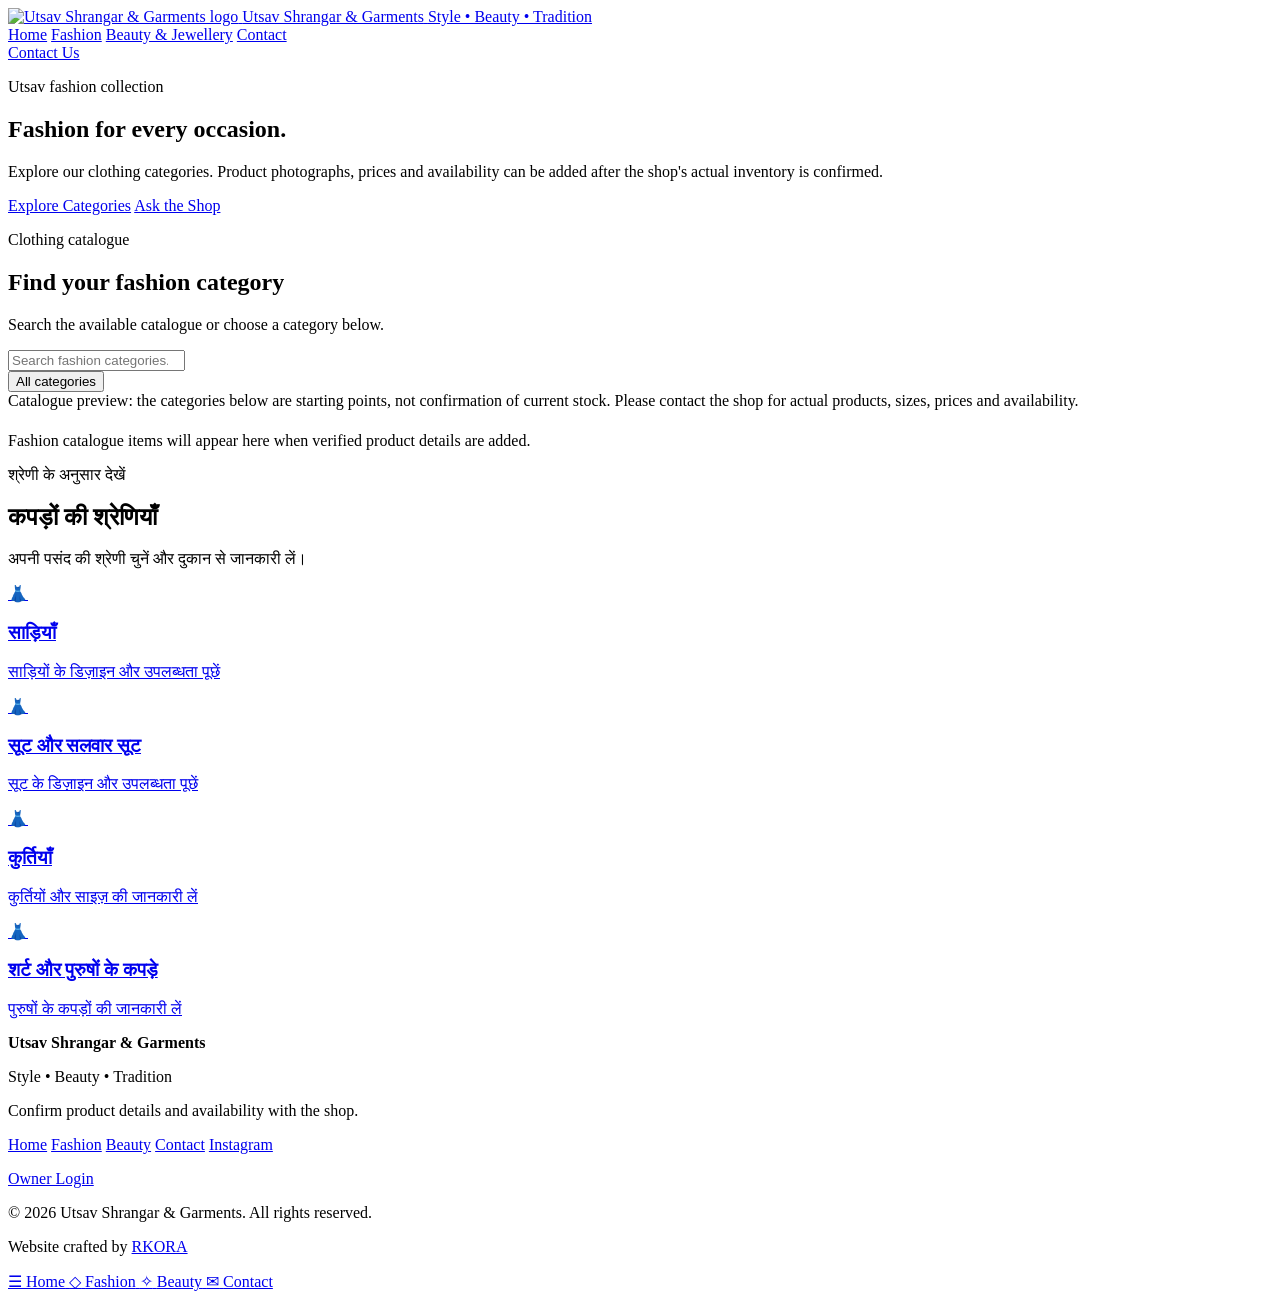
==== fashion.html @ 54416cdf "Add files via upload" ====
<!DOCTYPE html>
<html lang="en">
<head>
  <meta charset="UTF-8">
  <meta name="viewport" content="width=device-width, initial-scale=1.0">
  <meta name="theme-color" content="#35172e">
  <meta name="description" content="Explore clothing categories at Utsav Shrangar & Garments. Contact the shop to confirm product details and availability.">
  <title>Fashion | Utsav Shrangar & Garments</title>
  <link rel="stylesheet" href="css/style.css">
  <script src="js/products.js" defer></script>
  <script src="js/main.js" defer></script>
</head>
<body>
  <header class="site-header">
    <div class="container header-inner">
      <a class="brand" href="index.html" aria-label="Utsav Shrangar & Garments home">
        <img class="brand-logo" data-shop-logo src="assets/images/clean/utsav-logo-clean.jpg" alt="Utsav Shrangar & Garments logo">
        <span class="brand-copy">
          <span class="brand-name" data-shop-name>Utsav Shrangar & Garments</span>
          <span class="brand-tagline">Style • Beauty • Tradition</span>
        </span>
      </a>

      <nav class="desktop-nav" aria-label="Main navigation">
        <a href="index.html" data-page-link>Home</a>
        <a href="fashion.html" data-page-link>Fashion</a>
        <a href="beauty.html" data-page-link>Beauty & Jewellery</a>
        <a href="contact.html" data-page-link>Contact</a>
      </nav>

      <a class="button header-contact" href="contact.html">Contact Us</a>
    </div>
  </header>

  <main>
    <section class="hero">
      <div class="container">
        <p class="eyebrow">Utsav fashion collection</p>
        <h1>Fashion for every occasion.</h1>
        <p class="hero-description">
          Explore our clothing categories. Product photographs, prices and
          availability can be added after the shop's actual inventory is confirmed.
        </p>
        <div class="hero-actions">
          <a class="button" href="#fashion-catalogue">Explore Categories</a>
          <a class="button button-outline" href="contact.html">Ask the Shop</a>
        </div>
      </div>
    </section>

    <section class="section" id="fashion-catalogue">
      <div class="container">
        <div class="section-heading">
          <p class="eyebrow">Clothing catalogue</p>
          <h2>Find your fashion category</h2>
          <p class="section-description">
            Search the available catalogue or choose a category below.
          </p>
        </div>

        <div class="product-toolbar">
          <input
            class="search-field"
            type="search"
            data-product-search
            placeholder="Search fashion categories..."
            aria-label="Search fashion catalogue">
        </div>

        <div class="filter-list" data-category-filters aria-label="Filter fashion products">
          <button class="filter-button active" type="button" data-category="all">All categories</button>
        </div>

        <div class="notice">
          Catalogue preview: the categories below are starting points, not
          confirmation of current stock. Please contact the shop for actual
          products, sizes, prices and availability.
        </div>

        <div class="product-grid" data-product-grid aria-live="polite" style="margin-top:22px">
          <div class="empty-state">
            Fashion catalogue items will appear here when verified product
            details are added.
          </div>
        </div>
      </div>
    </section>

    <section class="section section-soft" id="sarees">
      <div class="container">
        <div class="section-heading">
          <p class="eyebrow">श्रेणी के अनुसार देखें</p>
          <h2>कपड़ों की श्रेणियाँ</h2>
          <p class="section-description">
            अपनी पसंद की श्रेणी चुनें और दुकान से जानकारी लें।
          </p>
        </div>

        <div class="category-grid">
          <a class="category-card" href="contact.html">
            <span class="category-symbol" aria-hidden="true">👗</span>
            <h3>साड़ियाँ</h3>
            <p>साड़ियों के डिज़ाइन और उपलब्धता पूछें</p>
          </a>

          <a class="category-card" id="suits" href="contact.html">
            <span class="category-symbol" aria-hidden="true">👗</span>
            <h3>सूट और सलवार सूट</h3>
            <p>सूट के डिज़ाइन और उपलब्धता पूछें</p>
          </a>

          <a class="category-card" href="contact.html">
            <span class="category-symbol" aria-hidden="true">👗</span>
            <h3>कुर्तियाँ</h3>
            <p>कुर्तियों और साइज़ की जानकारी लें</p>
          </a>

          <a class="category-card" href="contact.html">
            <span class="category-symbol" aria-hidden="true">👗</span>
            <h3>शर्ट और पुरुषों के कपड़े</h3>
            <p>पुरुषों के कपड़ों की जानकारी लें</p>
          </a>
        </div>
      </div>
    </section>
  </main>

  <footer class="site-footer">
    <div class="container footer-inner">
      <div>
        <strong data-shop-name>Utsav Shrangar & Garments</strong>
        <p>Style • Beauty • Tradition</p>
        <p>Confirm product details and availability with the shop.</p>
      </div>

      <nav class="footer-links" aria-label="Footer navigation">
        <a href="index.html">Home</a>
        <a href="fashion.html">Fashion</a>
        <a href="beauty.html">Beauty</a>
        <a href="contact.html">Contact</a>
        <a href="https://www.instagram.com/utsav_garments_showroom_?obrf=aG05bnl0bGF2dnhw"
           target="_blank" rel="noopener noreferrer">Instagram</a>
      </nav>

      <p><a href="/admin">Owner Login</a></p>
      <div class="footer-credit">
        <p>© <span data-current-year>2026</span> Utsav Shrangar & Garments. All rights reserved.</p>
        <p>Website crafted by <a href="https://visheshmavi24-lab.github.io/RKORA-Portfolio/">RKORA</a></p>
      </div>
    </div>
  </footer>

  <nav class="mobile-bottom-nav" aria-label="Mobile navigation">
    <a href="index.html" data-page-link>
      <span class="mobile-nav-icon" aria-hidden="true">☰</span>
      <span>Home</span>
    </a>
    <a href="fashion.html" data-page-link>
      <span class="mobile-nav-icon" aria-hidden="true">◇</span>
      <span>Fashion</span>
    </a>
    <a href="beauty.html" data-page-link>
      <span class="mobile-nav-icon" aria-hidden="true">✧</span>
      <span>Beauty</span>
    </a>
    <a href="contact.html" data-page-link>
      <span class="mobile-nav-icon" aria-hidden="true">✉</span>
      <span>Contact</span>
    </a>
  </nav>
    <script src='./js/showroom.js'></script>
</body>
</html>
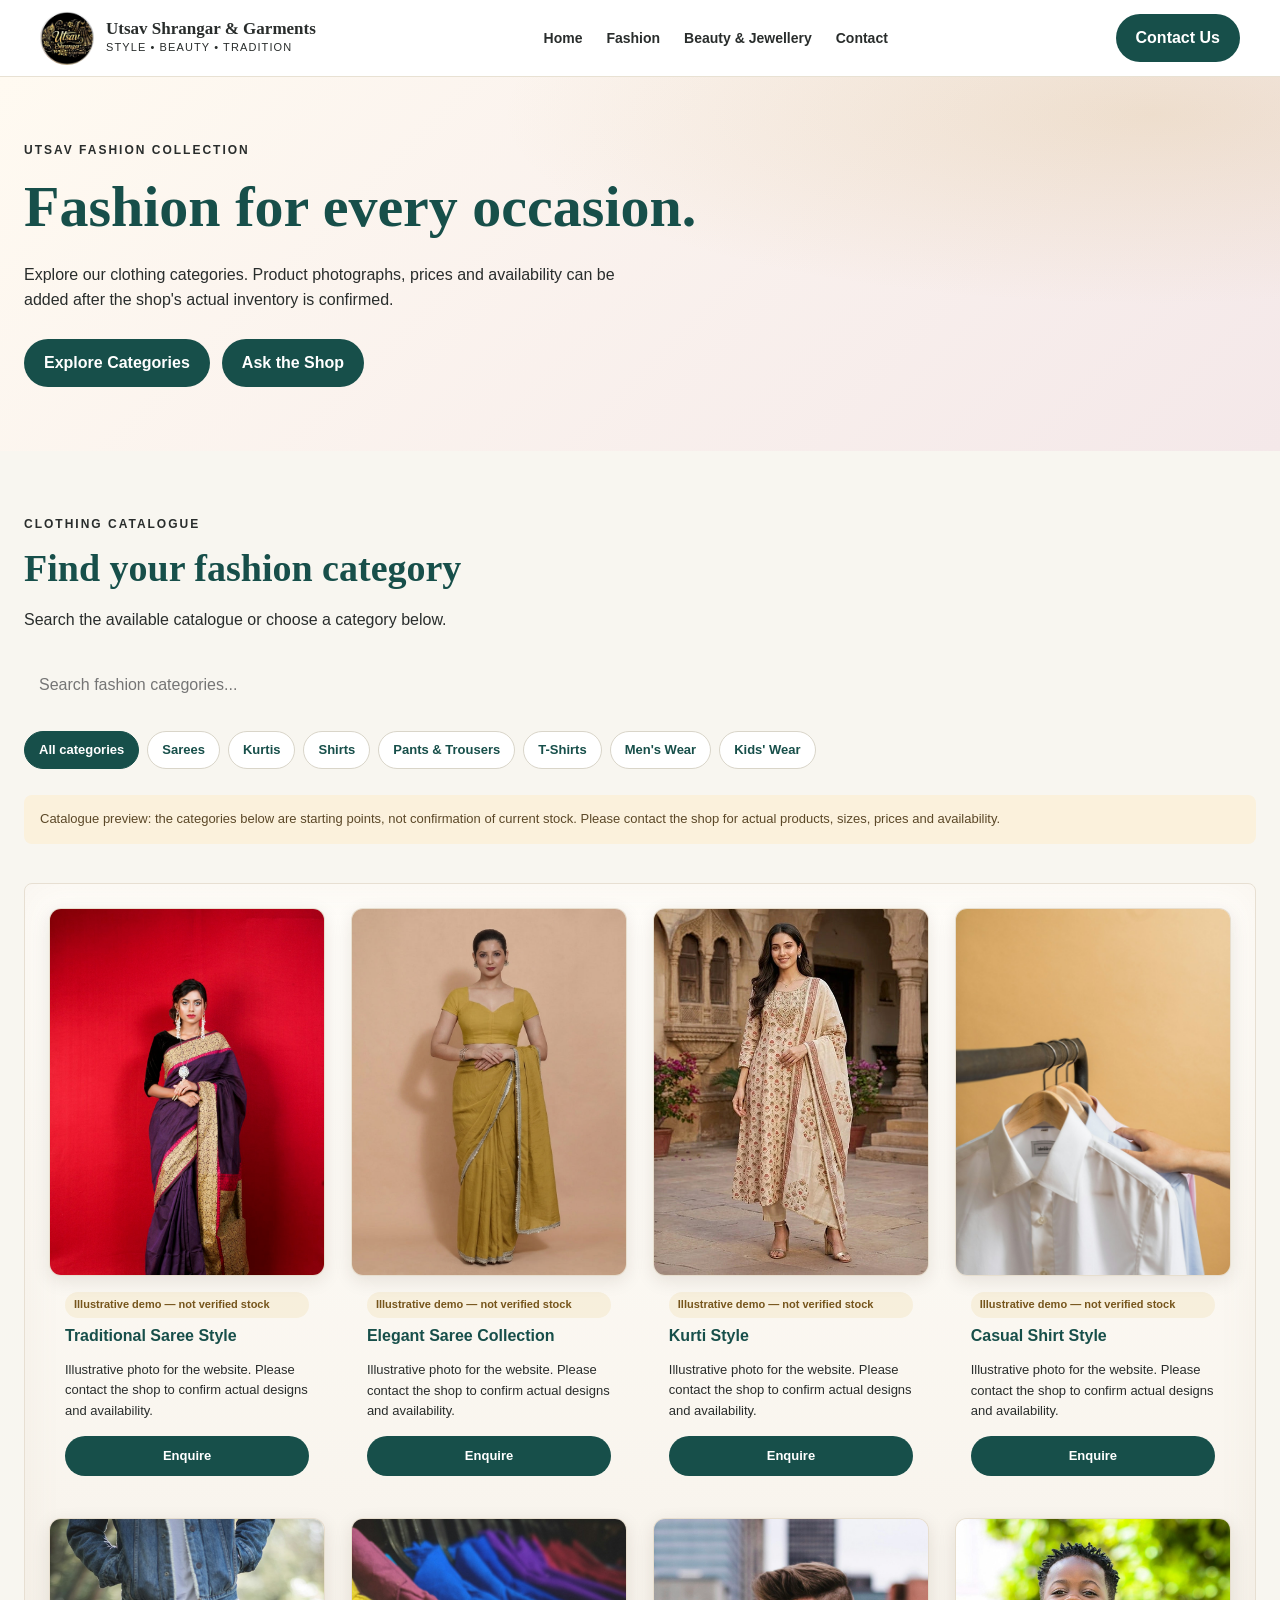
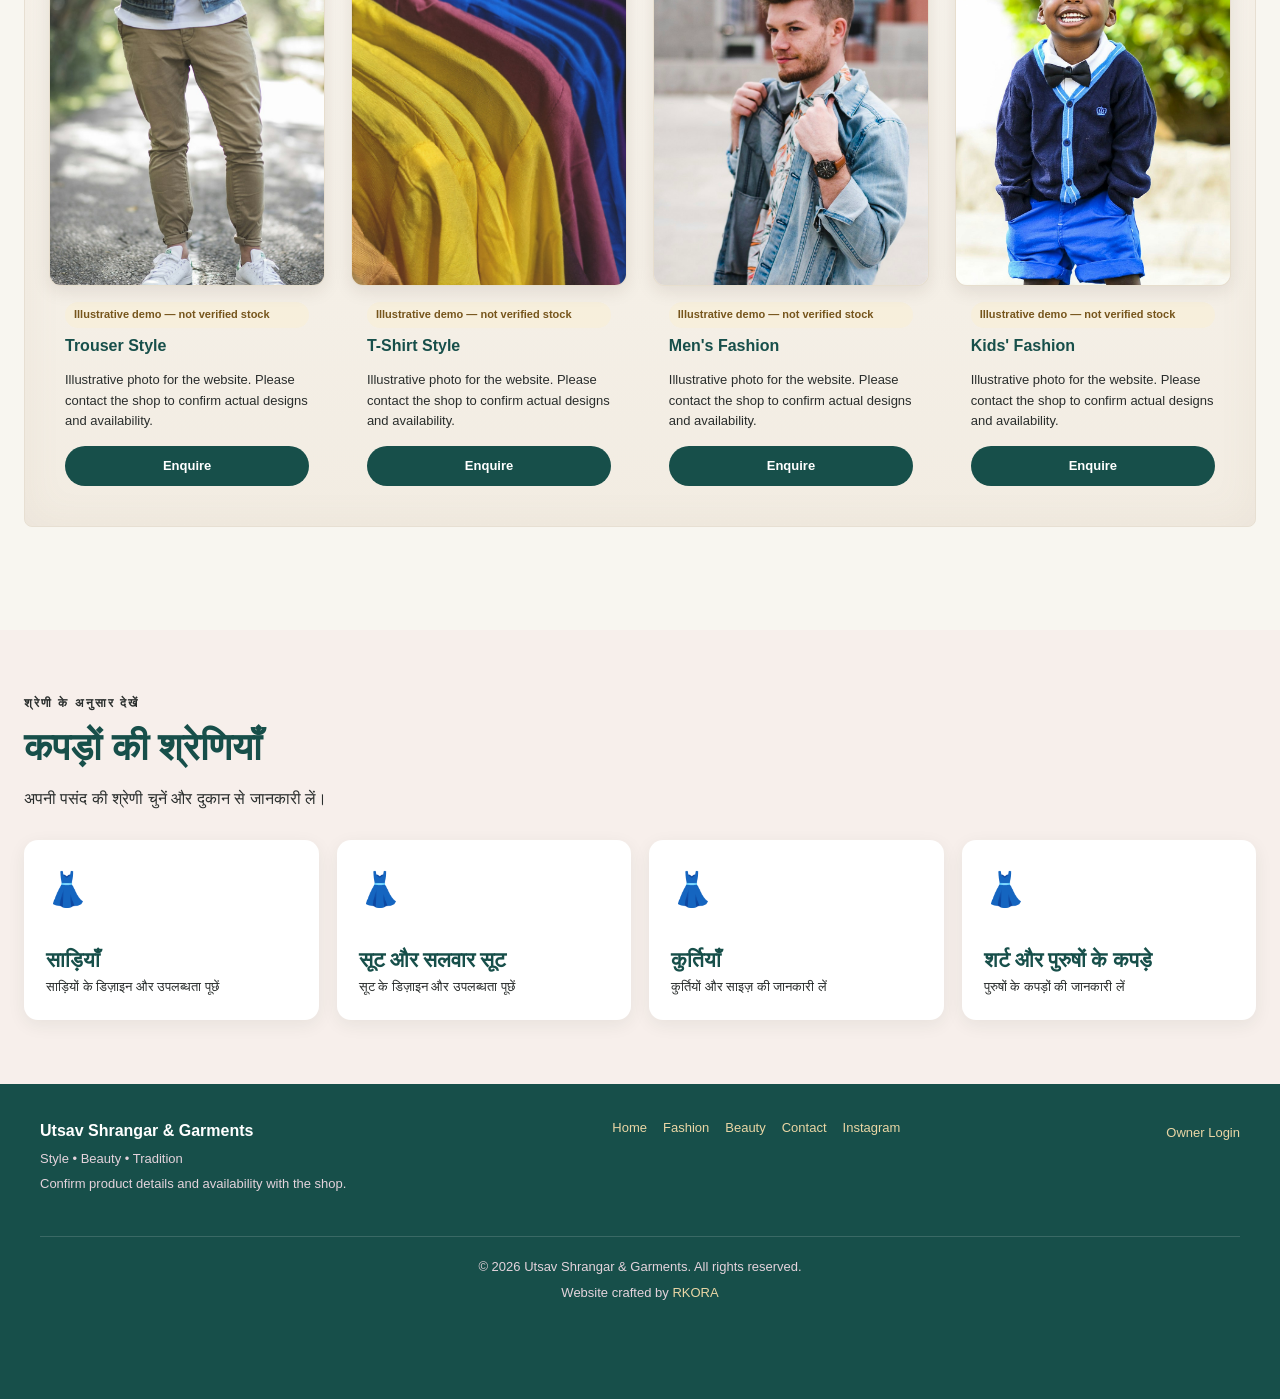
==== commit 1f93e042: "Fix Owner Login links" ====
--- a/fashion.html
+++ b/fashion.html
@@ -142,7 +142,7 @@
            target="_blank" rel="noopener noreferrer">Instagram</a>
       </nav>
 
-      <p><a href="/admin">Owner Login</a></p>
+      <p><a href="https://addition-recruitment-events-arrow.trycloudflare.com/admin">Owner Login</a></p>
       <div class="footer-credit">
         <p>© <span data-current-year>2026</span> Utsav Shrangar & Garments. All rights reserved.</p>
         <p>Website crafted by <a href="https://visheshmavi24-lab.github.io/RKORA-Portfolio/">RKORA</a></p>
--- a/css/style.css
+++ b/css/style.css
@@ -0,0 +1,1409 @@
+﻿css
+:root {
+  --burgundy: #701f3a;
+  --plum: #35172e;
+  --gold: #c49a45;
+  --gold-light: #f0dfb2;
+  --ivory: #fffaf1;
+  --white: #ffffff;
+  --text: #33272d;
+  --muted: #766970;
+  --border: #eadfdc;
+  --shadow: 0 8px 28px rgba(53, 23, 46, 0.09);
+  --radius: 16px;
+}
+
+* {
+  box-sizing: border-box;
+}
+
+html {
+  scroll-behavior: smooth;
+  scroll-padding-top: 90px;
+}
+
+body {
+  margin: 0;
+  background: var(--ivory);
+  color: var(--text);
+  font-family: Arial, Helvetica, sans-serif;
+  line-height: 1.6;
+}
+
+img {
+  display: block;
+  max-width: 100%;
+}
+
+a {
+  color: inherit;
+  text-decoration: none;
+}
+
+button,
+input,
+textarea,
+select {
+  font: inherit;
+}
+
+button,
+a {
+  -webkit-tap-highlight-color: transparent;
+}
+
+button {
+  cursor: pointer;
+}
+
+.container {
+  width: min(1120px, calc(100% - 36px));
+  margin-inline: auto;
+}
+
+.site-header {
+  position: sticky;
+  top: 0;
+  z-index: 100;
+  background: rgba(255, 250, 241, 0.97);
+  border-bottom: 1px solid var(--border);
+  backdrop-filter: blur(12px);
+}
+
+.header-inner {
+  min-height: 76px;
+  display: flex;
+  align-items: center;
+  justify-content: space-between;
+  gap: 18px;
+}
+
+.brand {
+  display: inline-flex;
+  align-items: center;
+  gap: 12px;
+  min-width: 0;
+}
+
+.brand-logo {
+  width: 54px;
+  height: 54px;
+  object-fit: contain;
+  border-radius: 50%;
+  background: var(--white);
+}
+
+.brand-copy {
+  min-width: 0;
+}
+
+.brand-name {
+  display: block;
+  color: var(--plum);
+  font-family: Georgia, "Times New Roman", serif;
+  font-size: 17px;
+  font-weight: 700;
+  line-height: 1.2;
+}
+
+.brand-tagline {
+  display: block;
+  color: var(--muted);
+  font-size: 11px;
+  letter-spacing: 1.1px;
+  text-transform: uppercase;
+}
+
+.desktop-nav {
+  display: flex;
+  align-items: center;
+  gap: 24px;
+}
+
+.desktop-nav a {
+  color: var(--plum);
+  font-size: 14px;
+  font-weight: 700;
+}
+
+.desktop-nav a:hover,
+.desktop-nav a[aria-current="page"] {
+  color: var(--burgundy);
+}
+
+.button {
+  display: inline-flex;
+  align-items: center;
+  justify-content: center;
+  gap: 8px;
+  min-height: 46px;
+  padding: 11px 20px;
+  border: 1px solid var(--burgundy);
+  border-radius: 999px;
+  background: var(--burgundy);
+  color: var(--white);
+  font-weight: 700;
+  text-align: center;
+  transition: transform 0.2s, background 0.2s;
+}
+
+.button:hover {
+  transform: translateY(-2px);
+  background: var(--plum);
+}
+
+.button-outline {
+  background: transparent;
+  color: var(--burgundy);
+}
+
+.button-outline:hover {
+  color: var(--white);
+}
+
+.button-gold {
+  border-color: var(--gold);
+  background: var(--gold);
+  color: var(--plum);
+}
+
+.button-gold:hover {
+  background: var(--gold-light);
+  color: var(--plum);
+}
+
+.hero {
+  overflow: hidden;
+  padding: 64px 0;
+  background:
+    radial-gradient(ellipse at 90% 10%, rgba(196, 154, 69, 0.18), transparent 40%),
+    linear-gradient(135deg, #fffaf1, #f4e8e9);
+}
+
+.hero-grid {
+  display: grid;
+  grid-template-columns: 1.1fr 0.9fr;
+  align-items: center;
+  gap: 48px;
+}
+
+.eyebrow {
+  margin: 0 0 12px;
+  color: var(--burgundy);
+  font-size: 12px;
+  font-weight: 800;
+  letter-spacing: 2px;
+  text-transform: uppercase;
+}
+
+h1,
+h2,
+h3 {
+  margin-top: 0;
+  color: var(--plum);
+  font-family: Georgia, "Times New Roman", serif;
+  line-height: 1.2;
+}
+
+h1 {
+  margin-bottom: 20px;
+  font-size: clamp(36px, 5vw, 58px);
+}
+
+h2 {
+  margin-bottom: 14px;
+  font-size: clamp(27px, 3.5vw, 38px);
+}
+
+h3 {
+  margin-bottom: 8px;
+  font-size: 21px;
+}
+
+.hero-description,
+.section-description {
+  max-width: 620px;
+  color: var(--muted);
+  font-size: 16px;
+}
+
+.hero-actions {
+  display: flex;
+  flex-wrap: wrap;
+  gap: 12px;
+  margin-top: 26px;
+}
+
+.hero-art {
+  display: grid;
+  min-height: 350px;
+  place-items: center;
+  padding: 26px;
+  border: 1px solid rgba(196, 154, 69, 0.4);
+  border-radius: 48% 48% 22px 22px;
+  background: linear-gradient(145deg, #f5e6d5, #ead5dd);
+}
+
+.hero-art img {
+  width: min(100%, 300px);
+  max-height: 300px;
+  object-fit: contain;
+  border-radius: 50%;
+}
+
+.section {
+  padding: 64px 0;
+}
+
+.section-soft {
+  background: #f7efeb;
+}
+
+.section-heading {
+  margin-bottom: 28px;
+}
+
+.section-heading.center {
+  text-align: center;
+}
+
+.section-heading.center .section-description {
+  margin-inline: auto;
+}
+
+.category-grid,
+.product-grid,
+.feature-grid {
+  display: grid;
+  grid-template-columns: repeat(4, minmax(0, 1fr));
+  gap: 18px;
+}
+
+.category-card {
+  display: flex;
+  min-height: 180px;
+  flex-direction: column;
+  justify-content: flex-end;
+  padding: 22px;
+  border: 1px solid var(--border);
+  border-radius: var(--radius);
+  background: linear-gradient(145deg, var(--white), #f3e2e5);
+  box-shadow: var(--shadow);
+  transition: transform 0.2s, border-color 0.2s;
+}
+
+.category-card:hover {
+  transform: translateY(-4px);
+  border-color: var(--gold);
+}
+
+.category-symbol {
+  margin-bottom: auto;
+  color: var(--gold);
+  font-size: 34px;
+}
+
+.category-card h3 {
+  margin: 18px 0 4px;
+}
+
+.category-card p {
+  margin: 0;
+  color: var(--muted);
+  font-size: 13px;
+}
+
+.product-toolbar {
+  display: flex;
+  flex-wrap: wrap;
+  align-items: center;
+  justify-content: space-between;
+  gap: 14px;
+  margin: 22px 0;
+}
+
+.search-field {
+  width: min(100%, 360px);
+  min-height: 46px;
+  padding: 11px 15px;
+  border: 1px solid var(--border);
+  border-radius: 999px;
+  outline: none;
+  background: var(--white);
+}
+
+.search-field:focus,
+.form-control:focus {
+  border-color: var(--gold);
+  box-shadow: 0 0 0 3px rgba(196, 154, 69, 0.15);
+}
+
+.filter-list {
+  display: flex;
+  flex-wrap: wrap;
+  gap: 8px;
+  margin: 18px 0 26px;
+}
+
+.filter-button {
+  padding: 8px 14px;
+  border: 1px solid var(--border);
+  border-radius: 999px;
+  background: var(--white);
+  color: var(--plum);
+  font-size: 13px;
+  font-weight: 700;
+}
+
+.filter-button.active,
+.filter-button:hover {
+  border-color: var(--burgundy);
+  background: var(--burgundy);
+  color: var(--white);
+}
+
+.product-card {
+  overflow: hidden;
+  border: 1px solid var(--border);
+  border-radius: var(--radius);
+  background: var(--white);
+  box-shadow: var(--shadow);
+}
+
+.product-image {
+  display: grid;
+  aspect-ratio: 4 / 3;
+  place-items: center;
+  overflow: hidden;
+  background: linear-gradient(145deg, #f4e6e8, #f7eddc);
+  color: var(--burgundy);
+  font-size: 44px;
+}
+
+.product-image img {
+  width: 100%;
+  height: 100%;
+  object-fit: cover;
+}
+
+.product-info {
+  padding: 16px;
+}
+
+.product-info h3 {
+  font-family: Arial, Helvetica, sans-serif;
+  font-size: 16px;
+}
+
+.product-info p {
+  margin: 7px 0 14px;
+  color: var(--muted);
+  font-size: 13px;
+}
+
+.product-label {
+  display: inline-block;
+  margin-bottom: 8px;
+  padding: 4px 9px;
+  border-radius: 999px;
+  background: #f7efdc;
+  color: #76551c;
+  font-size: 11px;
+  font-weight: 700;
+}
+
+.product-info .button {
+  width: 100%;
+  min-height: 40px;
+  padding: 8px 12px;
+  font-size: 13px;
+}
+
+.empty-state {
+  grid-column: 1 / -1;
+  padding: 30px 20px;
+  border: 1px dashed var(--gold);
+  border-radius: var(--radius);
+  color: var(--muted);
+  text-align: center;
+}
+
+.notice {
+  padding: 14px 16px;
+  border-left: 4px solid var(--gold);
+  border-radius: 8px;
+  background: #fbf1dc;
+  color: #5b4828;
+  font-size: 13px;
+}
+
+.feature-card {
+  padding: 22px;
+  border: 1px solid var(--border);
+  border-radius: var(--radius);
+  background: var(--white);
+}
+
+.feature-card p {
+  margin-bottom: 0;
+  color: var(--muted);
+  font-size: 14px;
+}
+
+.contact-layout {
+  display: grid;
+  grid-template-columns: 0.9fr 1.1fr;
+  gap: 28px;
+  align-items: start;
+}
+
+.contact-panel,
+.contact-form {
+  padding: 26px;
+  border: 1px solid var(--border);
+  border-radius: var(--radius);
+  background: var(--white);
+  box-shadow: var(--shadow);
+}
+
+.contact-detail {
+  margin: 18px 0;
+}
+
+.contact-detail strong {
+  display: block;
+  color: var(--plum);
+}
+
+.contact-detail span {
+  color: var(--muted);
+  overflow-wrap: anywhere;
+}
+
+.form-group {
+  margin-bottom: 17px;
+}
+
+.form-group label {
+  display: block;
+  margin-bottom: 6px;
+  color: var(--plum);
+  font-size: 14px;
+  font-weight: 700;
+}
+
+.form-control {
+  width: 100%;
+  min-height: 46px;
+  padding: 11px 13px;
+  border: 1px solid var(--border);
+  border-radius: 10px;
+  outline: none;
+  background: var(--ivory);
+}
+
+textarea.form-control {
+  min-height: 130px;
+  resize: vertical;
+}
+
+.site-footer {
+  padding: 34px 0 90px;
+  background: var(--plum);
+  color: #f9edf2;
+}
+
+.footer-inner {
+  display: flex;
+  flex-wrap: wrap;
+  justify-content: space-between;
+  gap: 18px;
+}
+
+.site-footer p {
+  margin: 5px 0;
+  color: #e4d3dc;
+  font-size: 13px;
+}
+
+.footer-links {
+  display: flex;
+  flex-wrap: wrap;
+  gap: 16px;
+  font-size: 13px;
+}
+
+.footer-credit {
+  width: 100%;
+  margin-top: 18px;
+  padding-top: 15px;
+  border-top: 1px solid rgba(255, 255, 255, 0.15);
+  text-align: center;
+}
+
+.footer-credit a {
+  color: var(--gold-light);
+}
+
+.mobile-bottom-nav {
+  display: none;
+}
+
+@media (max-width: 900px) {
+  .desktop-nav {
+    gap: 14px;
+  }
+
+  .header-contact {
+    display: none;
+  }
+
+  .hero-grid {
+    gap: 26px;
+  }
+
+  .category-grid,
+  .product-grid,
+  .feature-grid {
+    grid-template-columns: repeat(2, minmax(0, 1fr));
+  }
+}
+
+@media (max-width: 640px) {
+  html {
+    scroll-padding-top: 75px;
+  }
+
+  .container {
+    width: min(100% - 28px, 520px);
+  }
+
+  .header-inner {
+    min-height: 68px;
+  }
+
+  .brand-logo {
+    width: 45px;
+    height: 45px;
+  }
+
+  .brand-name {
+    font-size: 14px;
+  }
+
+  .brand-tagline {
+    font-size: 9px;
+    letter-spacing: 0.7px;
+  }
+
+  .desktop-nav {
+    display: none;
+  }
+
+  .hero {
+    padding: 42px 0;
+  }
+
+  .hero-grid {
+    grid-template-columns: 1fr;
+    gap: 28px;
+  }
+
+  h1 {
+    font-size: 39px;
+  }
+
+  .hero-art {
+    min-height: 240px;
+    padding: 20px;
+    border-radius: 30px;
+  }
+
+  .hero-art img {
+    max-height: 210px;
+  }
+
+  .section {
+    padding: 44px 0;
+  }
+
+  .category-grid,
+  .product-grid,
+  .feature-grid {
+    gap: 12px;
+  }
+
+  .category-card {
+    min-height: 150px;
+    padding: 15px;
+  }
+
+  .category-card h3 {
+    font-size: 17px;
+  }
+
+  .product-info {
+    padding: 12px;
+  }
+
+  .product-info h3 {
+    font-size: 14px;
+  }
+
+  .product-info .button {
+    font-size: 12px;
+  }
+
+  .product-toolbar {
+    align-items: stretch;
+  }
+
+  .search-field {
+    width: 100%;
+  }
+
+  .contact-layout {
+    grid-template-columns: 1fr;
+  }
+
+  .contact-panel,
+  .contact-form {
+    padding: 20px;
+  }
+
+  .mobile-bottom-nav {
+    position: fixed;
+    right: 0;
+    bottom: 0;
+    left: 0;
+    z-index: 200;
+    display: grid;
+    grid-template-columns: repeat(4, 1fr);
+    padding: 8px 5px calc(8px + env(safe-area-inset-bottom));
+    border-top: 1px solid var(--border);
+    background: rgba(255, 250, 241, 0.98);
+    box-shadow: 0 -6px 22px rgba(53, 23, 46, 0.08);
+  }
+
+  .mobile-bottom-nav a {
+    display: flex;
+    flex-direction: column;
+    align-items: center;
+    gap: 2px;
+    padding: 4px 2px;
+    color: var(--plum);
+    font-size: 11px;
+    font-weight: 700;
+  }
+
+  .mobile-bottom-nav a[aria-current="page"] {
+    color: var(--burgundy);
+  }
+
+  .mobile-nav-icon {
+    font-size: 19px;
+    line-height: 1.2;
+  }
+
+  .site-footer {
+    padding-bottom: 100px;
+  }
+}
+
+@media (prefers-reduced-motion: reduce) {
+  *,
+  *::before,
+  *::after {
+    scroll-behavior: auto !important;
+    transition-duration: 0.01ms !important;
+    animation-duration: 0.01ms !important;
+  }
+}
+
+
+/* UTSAV SHRANGAR & GARMENTS
+   Professional Ivory, Teal & Champagne Gold Theme */
+
+:root {
+  --utsav-wine: #174F4A;
+  --utsav-gold: #D2B477;
+  --utsav-ivory: #F8F6F0;
+
+  --primary-color: #174F4A;
+  --accent-color: #D2B477;
+  --background-color: #F8F6F0;
+  --text-color: #292D2C;
+}
+
+/* Main website background */
+body {
+  background: #F8F6F0 !important;
+  color: #292D2C;
+}
+
+/* Header and navigation */
+header,
+.site-header,
+.navbar {
+  background: #FFFFFF;
+  border-bottom: 1px solid #E8E1D3;
+}
+
+/* Main headings */
+h1, h2, h3 {
+  color: #174F4A;
+}
+
+/* Buttons and highlighted links */
+button,
+.btn,
+.button,
+.primary-button {
+  background-color: #174F4A;
+  color: #FFFFFF;
+  border-color: #174F4A;
+}
+
+button:hover,
+.btn:hover,
+.button:hover,
+.primary-button:hover {
+  background-color: #103D39;
+  border-color: #103D39;
+}
+
+/* Gold accents */
+.product-card,
+.category-card,
+.service-card {
+  border-color: #E5D7B8;
+}
+
+.product-card:hover,
+.category-card:hover,
+.service-card:hover {
+  border-color: #D2B477;
+}
+
+/* Product cards */
+.product-card,
+.category-card,
+.service-card {
+  background: #FFFFFF;
+  border-radius: 14px;
+  box-shadow: 0 5px 18px rgba(35, 54, 49, 0.07);
+}
+
+/* Category filters */
+.filter-button,
+[data-category-filters] button {
+  background: #FFFFFF;
+  color: #174F4A;
+  border: 1px solid #D9D5C9;
+}
+
+.filter-button.active,
+.filter-button[aria-pressed="true"],
+[data-category-filters] button.active {
+  background: #174F4A;
+  color: #FFFFFF;
+  border-color: #174F4A;
+}
+
+/* Search and form fields */
+input,
+select,
+textarea {
+  background: #FFFFFF;
+  color: #292D2C;
+  border: 1px solid #D8D4C9;
+  border-radius: 8px;
+}
+
+input:focus,
+select:focus,
+textarea:focus {
+  outline: 2px solid #D2B477;
+  outline-offset: 1px;
+}
+
+/* Footer */
+footer,
+.site-footer {
+  background: #174F4A;
+  color: #FFFFFF;
+}
+
+footer h2,
+footer h3,
+.site-footer h2,
+.site-footer h3 {
+  color: #FFFFFF;
+}
+
+footer a,
+.site-footer a {
+  color: #EAD6A5;
+}
+
+/* Gold decorative separators */
+hr {
+  border: 0;
+  border-top: 1px solid #D2B477;
+}
+
+/* UTSAV: clean, image-only product gallery */
+.product-card {
+  border: none !important;
+  box-shadow: none !important;
+  background: transparent !important;
+  overflow: hidden;
+}
+
+
+.product-card .product-image {
+  aspect-ratio: 3 / 4;
+  overflow: hidden;
+  border-radius: 12px;
+  background: #f7f2e9;
+}
+
+.product-card .product-image img {
+  display: block;
+  width: 100%;
+  height: 100%;
+  object-fit: cover;
+  transition: transform 0.35s ease;
+}
+
+.product-card:hover .product-image img {
+  transform: scale(1.04);
+}
+
+/* Keep the image gallery responsive */
+@media (max-width: 600px) {
+  .product-grid {
+    grid-template-columns: repeat(2, minmax(0, 1fr));
+    gap: 12px;
+  }
+}
+
+
+/* UTSAV SHOWROOM: wall display instead of ordinary product cards */
+[data-product-grid] {
+  position: relative;
+  display: grid !important;
+  grid-template-columns: repeat(4, minmax(0, 1fr));
+  gap: clamp(16px, 2.5vw, 34px);
+  padding: clamp(20px, 4vw, 52px);
+  border: 1px solid #e7dfd2;
+  border-radius: 8px;
+  overflow: hidden;
+  background:
+    radial-gradient(ellipse at 50% 0%, #ffffff 0%, transparent 72%),
+    repeating-linear-gradient(
+      90deg,
+      transparent 0,
+      transparent calc(25% - 1px),
+      rgba(206, 194, 176, 0.32) calc(25% - 1px),
+      rgba(206, 194, 176, 0.32) 25%,
+      transparent calc(25% + 1px)
+    ),
+    linear-gradient(180deg, #fcfbf8, #f0e9df);
+  box-shadow: inset 0 0 40px rgba(151, 128, 94, 0.07);
+}
+
+.product-card {
+  position: relative;
+  z-index: 1;
+  min-width: 0;
+  padding: 5px;
+  border: 0 !important;
+  background: transparent !important;
+  box-shadow: none !important;
+  overflow: visible;
+  transition: transform 0.25s ease;
+}
+
+.product-card:hover {
+  transform: translateY(-5px);
+}
+
+/* Hide captions underneath: select an image to view its details. */
+
+.product-card .product-image {
+  position: relative;
+  display: grid;
+  place-items: center;
+  width: 100%;
+  aspect-ratio: 4 / 5;
+  overflow: hidden;
+  border: 0;
+  border-radius: 4px;
+  background: linear-gradient(145deg, #fffefa, #f5f0e7);
+  box-shadow: 0 12px 25px rgba(77, 62, 42, 0.12);
+  cursor: zoom-in;
+  outline-offset: 4px;
+}
+
+.product-card .product-image img {
+  display: block;
+  width: 100%;
+  height: 100%;
+  padding: 4px;
+  object-fit: contain;
+  transition: transform 0.3s ease;
+}
+
+.product-card:hover .product-image img {
+  transform: scale(1.04);
+}
+
+/* Product detail panel appears only after selecting an image. */
+.showroom-modal[hidden] {
+  display: none !important;
+}
+
+.showroom-modal {
+  position: fixed;
+  inset: 0;
+  z-index: 99999;
+  display: grid;
+  place-items: center;
+  padding: 20px;
+}
+
+.showroom-backdrop {
+  position: absolute;
+  inset: 0;
+  background: rgba(24, 23, 20, 0.62);
+  backdrop-filter: blur(5px);
+}
+
+.showroom-dialog {
+  position: relative;
+  z-index: 1;
+  display: grid;
+  grid-template-columns: minmax(0, 1fr) minmax(0, 0.9fr);
+  width: min(850px, 100%);
+  max-height: min(85vh, 760px);
+  overflow: auto;
+  border-radius: 12px;
+  background: #fffdf8;
+  box-shadow: 0 25px 80px rgba(0, 0, 0, 0.25);
+}
+
+.showroom-close {
+  position: absolute;
+  top: 10px;
+  right: 12px;
+  z-index: 2;
+  width: 40px;
+  height: 40px;
+  border: 0;
+  border-radius: 50%;
+  background: #fff;
+  color: #26231f;
+  font-size: 28px;
+  cursor: pointer;
+  box-shadow: 0 2px 12px rgba(0, 0, 0, 0.12);
+}
+
+.showroom-modal-image {
+  display: grid;
+  place-items: center;
+  min-height: 330px;
+  padding: 24px;
+  background: linear-gradient(145deg, #fbf8f1, #ece3d5);
+}
+
+.showroom-modal-image img {
+  display: block;
+  width: 100%;
+  max-height: 65vh;
+  object-fit: contain;
+}
+
+.showroom-modal-details {
+  align-self: center;
+  padding: clamp(24px, 4vw, 42px);
+}
+
+.showroom-eyebrow {
+  color: #8b6a38;
+  font-size: 11px;
+  font-weight: 700;
+  letter-spacing: 0.16em;
+}
+
+.showroom-modal-details h2 {
+  margin: 12px 0;
+  color: #28251f;
+  font-family: Georgia, serif;
+  font-size: clamp(24px, 3vw, 36px);
+}
+
+.showroom-modal-details p {
+  line-height: 1.7;
+}
+
+.showroom-disclaimer {
+  color: #71695e;
+  font-size: 12px;
+}
+
+.showroom-enquire {
+  width: 100%;
+  margin-top: 16px;
+  padding: 14px 18px;
+  border: 0;
+  border-radius: 5px;
+  background: #176b62;
+  color: white;
+  font: inherit;
+  font-weight: 600;
+  cursor: pointer;
+}
+
+.showroom-enquire:hover {
+  background: #10564f;
+}
+
+body.showroom-modal-open {
+  overflow: hidden;
+}
+
+@media (max-width: 900px) {
+  [data-product-grid] {
+    grid-template-columns: repeat(3, minmax(0, 1fr));
+  }
+}
+
+@media (max-width: 600px) {
+  [data-product-grid] {
+    grid-template-columns: repeat(2, minmax(0, 1fr));
+    gap: 12px;
+    padding: 12px;
+  }
+
+  .showroom-modal {
+    padding: 10px;
+  }
+
+  .showroom-dialog {
+    grid-template-columns: 1fr;
+    max-height: 90vh;
+  }
+
+  .showroom-modal-image {
+    min-height: 200px;
+    padding: 12px;
+  }
+
+  .showroom-modal-image img {
+    max-height: 36vh;
+  }
+
+  .showroom-modal-details {
+    padding: 20px;
+  }
+}
+
+
+/* Final showroom polish: consistent, elegant image tiles */
+[data-product-grid] {
+  align-items: stretch;
+  gap: 24px;
+  padding: 28px;
+  background: linear-gradient(180deg, #fffdf9, #f2ece2);
+}
+
+.product-card {
+  min-width: 0;
+  padding: 0;
+}
+
+.product-card .product-image {
+  width: 100%;
+  aspect-ratio: 3 / 4;
+  border: 1px solid rgba(180, 157, 121, 0.24);
+  border-radius: 8px;
+  background: #fffdf9;
+  box-shadow: 0 8px 22px rgba(55, 43, 28, 0.09);
+  cursor: zoom-in;
+}
+
+.product-card .product-image img {
+  width: 100%;
+  height: 100%;
+  padding: 0;
+  object-fit: cover;
+  object-position: center;
+}
+
+.product-card:hover .product-image {
+  box-shadow: 0 15px 32px rgba(55, 43, 28, 0.17);
+}
+
+@media (max-width: 600px) {
+  [data-product-grid] {
+    gap: 12px;
+    padding: 12px;
+  }
+}
+
+/* Make the enlarged photo look polished */
+.showroom-dialog {
+  border: 1px solid #e8dfd1;
+}
+
+.showroom-modal-image {
+  background: #f8f3eb;
+}
+
+.showroom-modal-image img {
+  object-fit: contain;
+}
+
+
+/* Product photography: show the whole item against a clean background */
+.product-card .product-image img[src*="/jewellery/"],
+.product-card .product-image img[src*="/beauty/"] {
+  object-fit: contain !important;
+  padding: 12px !important;
+  background: #fffdf9;
+}
+
+/* Selectable photos inside the product detail window */
+.showroom-modal-image {
+  display: flex;
+  flex-direction: column;
+  justify-content: center;
+  gap: 12px;
+  min-width: 0;
+}
+
+.showroom-modal-image [data-showroom-image] {
+  display: block;
+  width: 100%;
+  height: min(55vh, 480px);
+  min-height: 0;
+  object-fit: contain;
+  background: #f8f3eb;
+}
+
+.showroom-thumbnails {
+  display: flex;
+  justify-content: center;
+  gap: 8px;
+  width: 100%;
+  max-width: 100%;
+  overflow-x: auto;
+  padding: 4px 2px 8px;
+}
+
+.showroom-thumbnail {
+  flex: 0 0 58px;
+  width: 58px;
+  height: 70px;
+  padding: 3px;
+  border: 1px solid #ded4c5;
+  border-radius: 5px;
+  background: #fff;
+  cursor: pointer;
+}
+
+.showroom-thumbnail.is-active {
+  border: 2px solid #a78343;
+}
+
+.showroom-thumbnail img {
+  display: block;
+  width: 100%;
+  height: 100%;
+  object-fit: contain;
+}
+
+@media (max-width: 600px) {
+  .showroom-modal-image [data-showroom-image] {
+    height: 32vh;
+  }
+}
+
+
+/* UTSAV SHOWROOM - DESKTOP LAYOUT CORRECTION */
+html {
+    zoom: 1 !important;
+    font-size: 16px;
+}
+
+body {
+    width: 100% !important;
+    max-width: none !important;
+    transform: none !important;
+}
+
+@media (min-width: 900px) {
+    .container,
+    .site-container,
+    .page-container,
+    .content-container,
+    .section-container,
+    .hero-container {
+        width: calc(100% - 64px) !important;
+        max-width: 1200px !important;
+        margin-left: auto !important;
+        margin-right: auto !important;
+    }
+
+    [data-product-grid] {
+        grid-template-columns: repeat(4, minmax(0, 1fr)) !important;
+        width: 100% !important;
+        box-sizing: border-box !important;
+    }
+}
+/* END DESKTOP LAYOUT CORRECTION */
+
+
+/* UTSAV MODEL GALLERY V2 - wider grid, larger photos, responsive layout */
+html { font-size: 16px !important; zoom: 1 !important; }
+body { width: 100% !important; max-width: none !important; transform: none !important; overflow-x: hidden; }
+main { width: 100% !important; max-width: none !important; }
+main > section { width: 100% !important; max-width: none !important; }
+main .container,
+main .site-container,
+main .page-container,
+main .content-container,
+main .section-container,
+main .section-inner,
+main .content-wrapper,
+main .page-wrapper,
+main [class*="container"],
+main [class*="wrapper"],
+main [class*="inner"] {
+    box-sizing: border-box !important;
+    width: min(calc(100vw - 48px), 1240px) !important;
+    max-width: 1240px !important;
+    margin-left: auto !important;
+    margin-right: auto !important;
+}
+.product-grid,
+[data-product-grid] {
+    box-sizing: border-box !important;
+    width: min(calc(100vw - 48px), 1240px) !important;
+    max-width: 1240px !important;
+    margin: clamp(20px, 3vw, 42px) auto !important;
+    padding: clamp(12px, 2vw, 24px) !important;
+    display: grid !important;
+    grid-template-columns: repeat(4, minmax(0, 1fr)) !important;
+    gap: clamp(14px, 2vw, 28px) !important;
+    box-sizing: border-box !important;
+}
+.product-card { min-width: 0 !important; cursor: default; }
+.product-card .product-image {
+    width: 100% !important;
+    aspect-ratio: 3 / 4 !important;
+    height: auto !important;
+    overflow: hidden !important;
+    border-radius: 12px !important;
+    background: #f7f2e9 !important;
+    box-shadow: 0 5px 18px rgba(46, 34, 19, .10) !important;
+    cursor: zoom-in !important;
+}
+.product-card .product-image img {
+    display: block !important;
+    width: 100% !important;
+    height: 100% !important;
+    object-fit: cover !important;
+    object-position: center !important;
+    padding: 0 !important;
+    transition: transform .35s ease, filter .35s ease !important;
+}
+.product-card:hover .product-image img { transform: scale(1.035) !important; filter: saturate(1.04); }
+
+/* Click-to-enlarge model photo viewer */
+.model-photo-viewer {
+    position: fixed !important; inset: 0 !important; z-index: 999999 !important;
+    display: none !important; align-items: center !important; justify-content: center !important;
+    padding: 22px !important; background: rgba(13, 21, 20, .88) !important;
+    backdrop-filter: blur(5px); box-sizing: border-box !important;
+}
+.model-photo-viewer.is-open { display: flex !important; }
+.model-photo-dialog {
+    position: relative !important; width: min(100%, 1060px) !important; max-height: 94vh !important;
+    overflow: auto !important; display: grid !important; grid-template-columns: minmax(0, 1fr) !important;
+    gap: 12px !important; padding: clamp(12px, 2vw, 24px) !important;
+    border-radius: 16px !important; background: #fffdf9 !important;
+    box-shadow: 0 24px 90px rgba(0,0,0,.36) !important; box-sizing: border-box !important;
+}
+.model-photo-close {
+    position: absolute !important; top: 10px !important; right: 10px !important; z-index: 3 !important;
+    width: 42px !important; height: 42px !important; border: 0 !important; border-radius: 50% !important;
+    background: rgba(255,253,249,.96) !important; color: #164e48 !important; font-size: 28px !important;
+    line-height: 1 !important; cursor: pointer !important;
+}
+.model-photo-title { margin: 0 !important; padding: 0 48px 0 0 !important; color: #164e48 !important; font-size: 1.15rem !important; }
+.model-photo-stage {
+    display: flex !important; align-items: center !important; justify-content: center !important;
+    position: relative !important; min-height: 220px !important; background: #f6f0e7 !important;
+    border-radius: 10px !important; overflow: hidden !important;
+}
+.model-photo-stage img {
+    display: block !important; width: 100% !important; height: min(66vh, 680px) !important;
+    min-height: 220px !important; object-fit: contain !important; background: #f6f0e7 !important;
+}
+.model-photo-nav {
+    position: absolute !important; top: 50% !important; transform: translateY(-50%) !important;
+    width: 42px !important; height: 48px !important; border: 0 !important; border-radius: 8px !important;
+    background: rgba(255,253,249,.93) !important; color: #164e48 !important; font-size: 28px !important;
+    cursor: pointer !important;
+}
+.model-photo-prev { left: 10px !important; }
+.model-photo-next { right: 10px !important; }
+.model-photo-thumbnails { display: flex !important; gap: 10px !important; overflow-x: auto !important; padding: 2px 2px 8px !important; }
+.model-photo-thumb {
+    flex: 0 0 76px !important; width: 76px !important; height: 92px !important; padding: 0 !important;
+    border: 2px solid transparent !important; border-radius: 7px !important; overflow: hidden !important;
+    background: #f6f0e7 !important; cursor: pointer !important;
+}
+.model-photo-thumb.is-active { border-color: #b58a49 !important; }
+.model-photo-thumb img { display: block !important; width: 100% !important; height: 100% !important; object-fit: cover !important; }
+@media (max-width: 1050px) {
+    .product-grid, [data-product-grid] { grid-template-columns: repeat(3, minmax(0, 1fr)) !important; }
+}
+@media (max-width: 700px) {
+    .product-grid, [data-product-grid] { width: calc(100vw - 24px) !important; grid-template-columns: repeat(2, minmax(0, 1fr)) !important; gap: 10px !important; padding: 8px !important; }
+    main .container, main .site-container, main .page-container, main .content-container,
+    main .section-container, main .section-inner, main .content-wrapper, main .page-wrapper,
+    main [class*="container"], main [class*="wrapper"], main [class*="inner"] {
+        width: calc(100vw - 24px) !important;
+    }
+    .model-photo-viewer { padding: 8px !important; }
+    .model-photo-dialog { max-height: 96vh !important; padding: 10px !important; }
+    .model-photo-stage img { height: 58vh !important; }
+    .model-photo-thumb { flex-basis: 62px !important; width: 62px !important; height: 76px !important; }
+}
+/* END UTSAV MODEL GALLERY V2 */
+
+
+/* Ensure product details and enquiry buttons remain visible */
+.product-card > .product-info {
+    display: flex !important;
+    flex-direction: column !important;
+    align-items: stretch !important;
+    visibility: visible !important;
+    opacity: 1 !important;
+    height: auto !important;
+    overflow: visible !important;
+}
+
+.product-card > .product-info .button {
+    display: inline-flex !important;
+    visibility: visible !important;
+    opacity: 1 !important;
+    align-items: center !important;
+    justify-content: center !important;
+    width: 100% !important;
+    min-height: 40px !important;
+    flex-shrink: 0 !important;
+}
